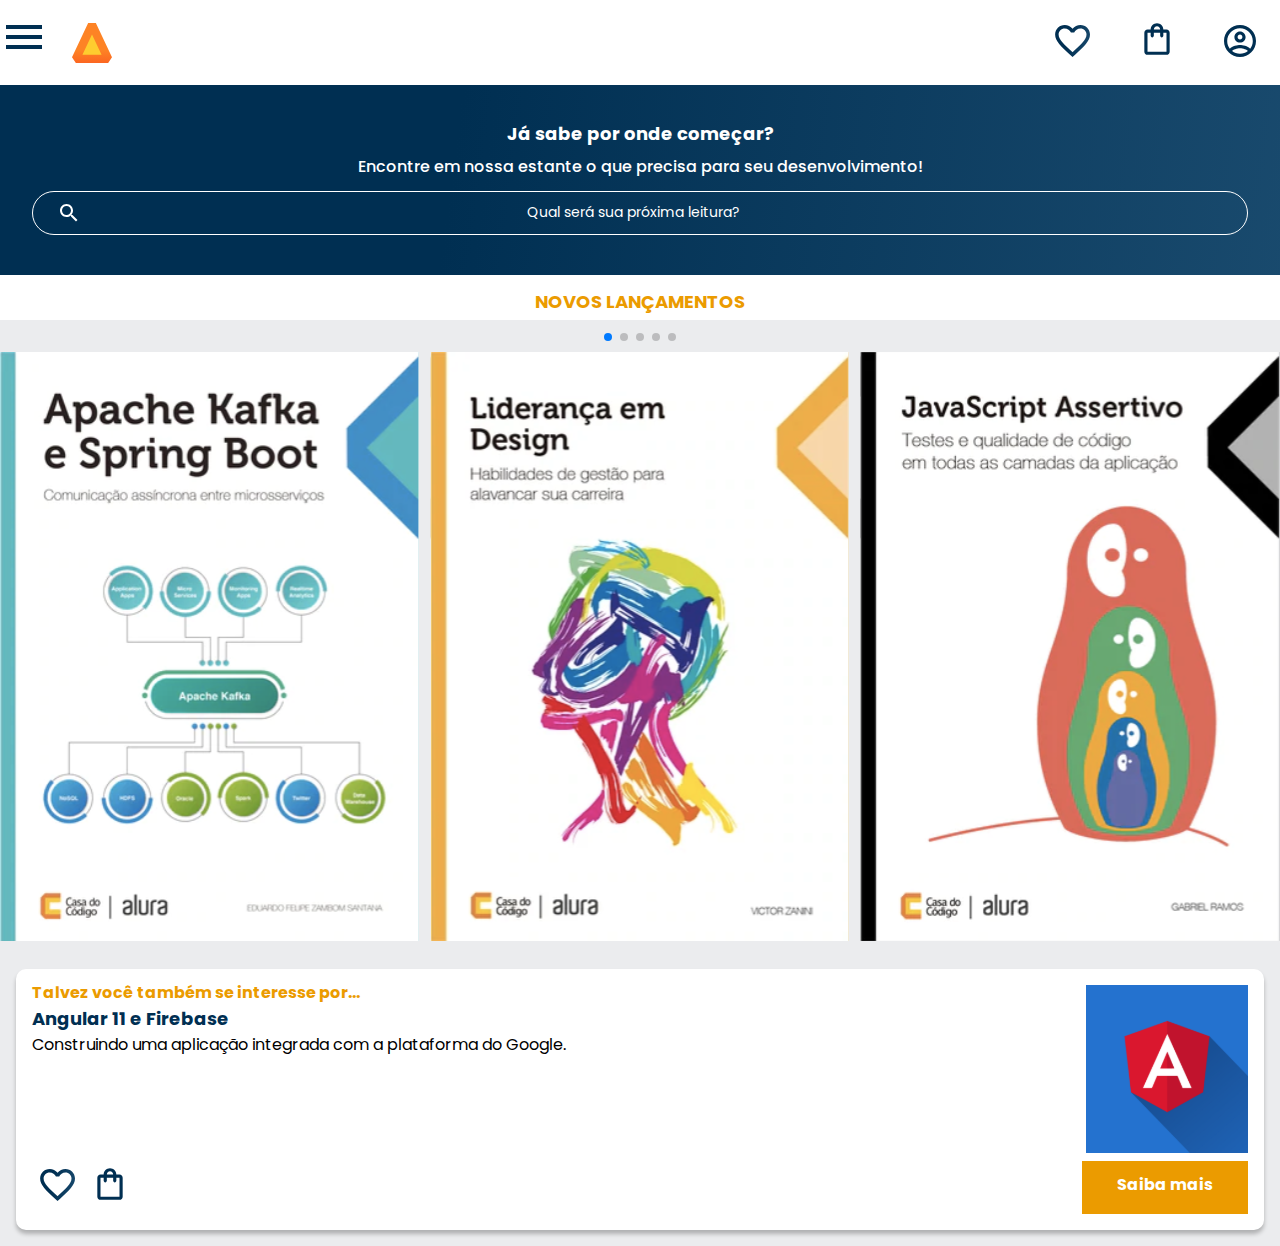
==== Prof Monica H/Mobile First/index.html @ d5cc1457 "finalizando os cards" ====
<!DOCTYPE html>
<html lang="pt-br">
<head>
    <meta charset="UTF-8">
    <meta http-equiv="X-UA-Compatible" content="IE=edge">
    <meta name="viewport" content="width=device-width, initial-scale=1.0">
    <title>AluraBooks</title>
    <link rel="stylesheet" href="reset.css">
    <link rel="preconnect" href="https://fonts.googleapis.com">
    <link rel="preconnect" href="https://fonts.gstatic.com" crossorigin>
    <link href="https://fonts.googleapis.com/css2?family=Poppins:wght@300;400;500;700&display=swap" rel="stylesheet">
    <link
    rel="stylesheet" href="https://cdn.jsdelivr.net/npm/swiper@9/swiper-bundle.min.css"/>

    <link rel="stylesheet" href="styles.css">
    
</head>
<body>
    <header class="cabeçalho">
        <div class="container">
            <input type="checkbox"id="menu" class="container__botao"> <!--  servirá para mudar a cor do botão após apertar -->
            <label for="menu">
                <span class="cabeçalho__menu-hamburguer container__imagem"></span>
            </label>
            <ul class="lista-menu">
                <li class="lista-menu__titulo">Categorias</li>
                <li class="lista-menu__item">
                    <a href="#" class="lista-menu__link">PROGRAMAÇÃO</a>
                </li>
                
                <li class="lista-menu__item">
                    <a href="#" class="lista-menu__link">FRONT-END</a>
                </li>
                    
                <li class="lista-menu__item">
                    <a href="#" class="lista-menu__link">INFRAESTRUTURA</a>
                </li>
                    
                <li class="lista-menu__item">
                    <a href="#" class="lista-menu__link">BUSINESS</a>
                </li>
                <li class="lista-menu__item">
                    <a href="#" class="lista-menu__link">DESIGN & UX</a>
                </li>
               
            </ul>
            
            <img src="img/Logo.svg" alt="Logo da AluraBooks" class="container__imagem">
        </div>
       
        <div class="container">
            <a href="#"><img src="img/Favoritos.svg" alt="Meus Favoritos" class="container__imagem"></a>
            <a href="#"><img src="img/Compras.svg" alt="Carrinho de Compras" class="container__imagem"></a>
            <a href="#"><img src="img/Usuário.svg" class="container__imagem" alt="Meu perfil"></a>
        </div>
    </header>
    <section class="banner">
        <h2 class="banner__titulo">Já sabe por onde começar?</h2>
        <p class="banner__texto">Encontre em nossa estante o que precisa para seu desenvolvimento!</p>
        <input type="search" class="banner__pesquisa" placeholder="Qual será sua próxima leitura?">
    </section>
    <section class="carrossel">
        <h2 class="carrossel__titulo">Novos lançamentos</h2>

        <div class="swiper">

        <div class="swiper-pagination"></div>

        <div class="swiper-wrapper">
            <!-- Slides -->
            <div class="swiper-slide">
                <img src="img/ApacheKafka.svg" alt="Livro sobre apache Kafka e spring boot">
            </div>
            <div class="swiper-slide">
                <img src="img/Liderança.svg" alt="Livro sobre liderança em design">
            </div>
            <div class="swiper-slide">
                <img src="img/Javascript.svg" alt="Livro sobre Javascript assertivo">
            </div>
            <div class="swiper-slide">
                <img src="img/Guia Front-end.svg" alt="Livro Guia Front-End">
            </div>
            <div class="swiper-slide">
                <img src="img/Portugol.svg" alt="Livro sobre Javascript assertivo">
            </div>
            <div class="swiper-slide">
                <img src="img/Javascript.svg" alt="Livro sobre Portugol">
            </div>
            <div class="swiper-slide">
                <img src="img/Acessibilidade.svg" alt="Livro sobre acessibilidade web">
            </div>
        </div>
            
            <!-- If we need navigation buttons -->
            <div class="swiper-button-prev"></div>
            <div class="swiper-button-next"></div>
        </div>

        <div class="card">
            <!-- 1ª Linha -->
            <div class="card__descrição">
                <!-- 1ª Coluna -->
                <div class="descrição">
                    <h3 class="descrição__titulo">Talvez você também se interesse por...</h3>
                    <h2 class="descrição__titulo-livro">Angular 11 e Firebase</h2>
                    <p class="descrição__texto">Construindo uma aplicação integrada com a plataforma do Google.</p>
                </div>
                <!-- 2ª Coluna -->
                <img src="img/angular.svg" alt="Símbolo do Angular" class="descrição__imagem">
            </div>
        

        <!-- 2ª linha -->
            <div class="card__botões">
                <!-- 1ª Coluna -->
                <ul class="botões">
                    <li class="botões__item"><img src="img/Favoritos.svg" alt="Favoritar livro"></li>
                    <li class="botões__item"><img src="img/Compras.svg" alt="Adicionar no carrinho"></li>
                </ul>
                <!-- 2ª Coluna -->
                <a href="#" class="botões__ancora">Saiba mais</a>
            </div>
        </div> 
    </section>

    <script src="https://cdn.jsdelivr.net/npm/swiper@9/swiper-bundle.min.js"></script>
    <script>
        const swiper = new Swiper('.swiper', {
        spaceBetween: 10,
        slidesPerView: 3,
        pagination: {
            el: '.swiper-pagination',
            type: 'bullets',
        },
    });
    </script>

</body>
</html>
---- Prof Monica H/Mobile First/styles.css ----
@import url(styles/header.css);
@import url(styles/banner.css);
@import url(styles/carrossel.css);

:root {
    --cor-de-fundo: #EBECEE;
    --branco: #ffffff;
    --laranja: #EB9B00;
    --azul-degrade: linear-gradient(97.54deg, #002F52 35.49%, #326589 165.37%);
    --fonte-principal: "Poppins";
    --azul: #002F52;

}
body {
    background-color: var(--cor-de-fundo);
    font-family: var(--fonte-principal);
    font-size: 16px;
    font-weight: 400;
}
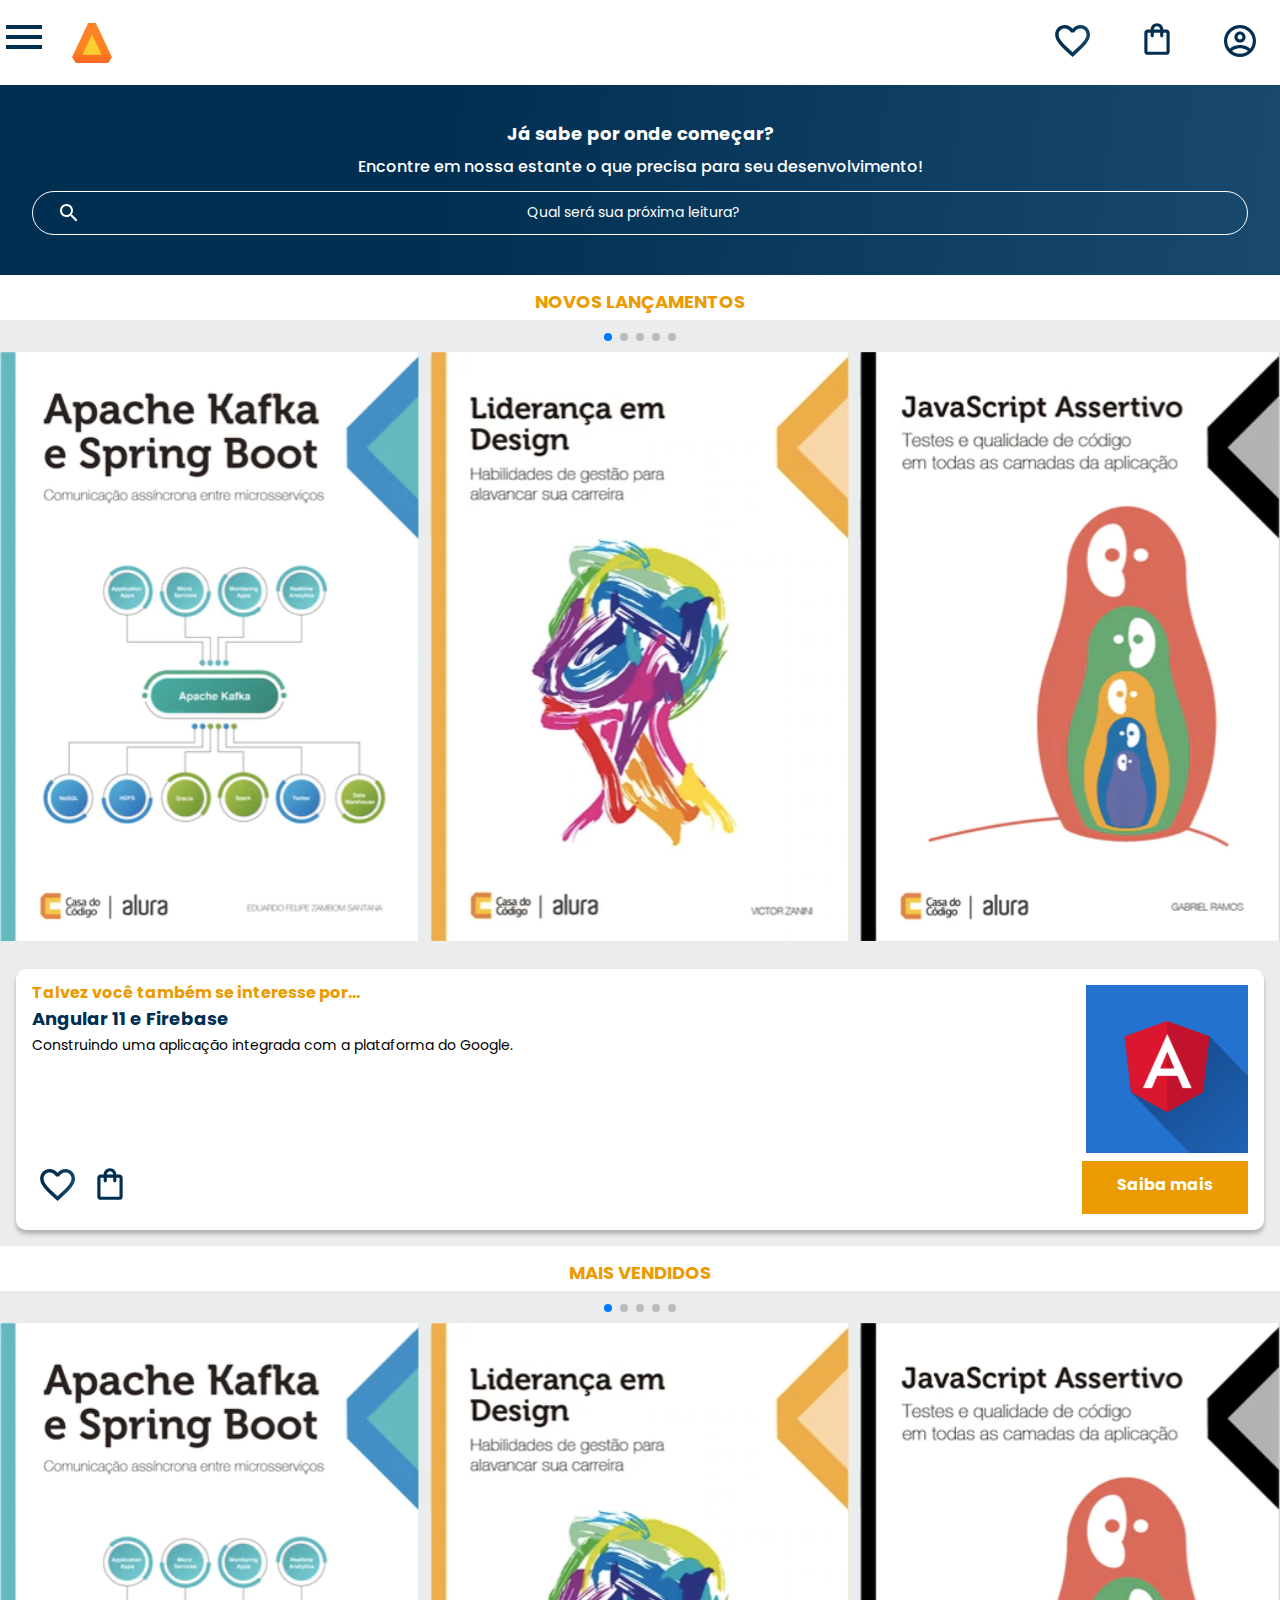
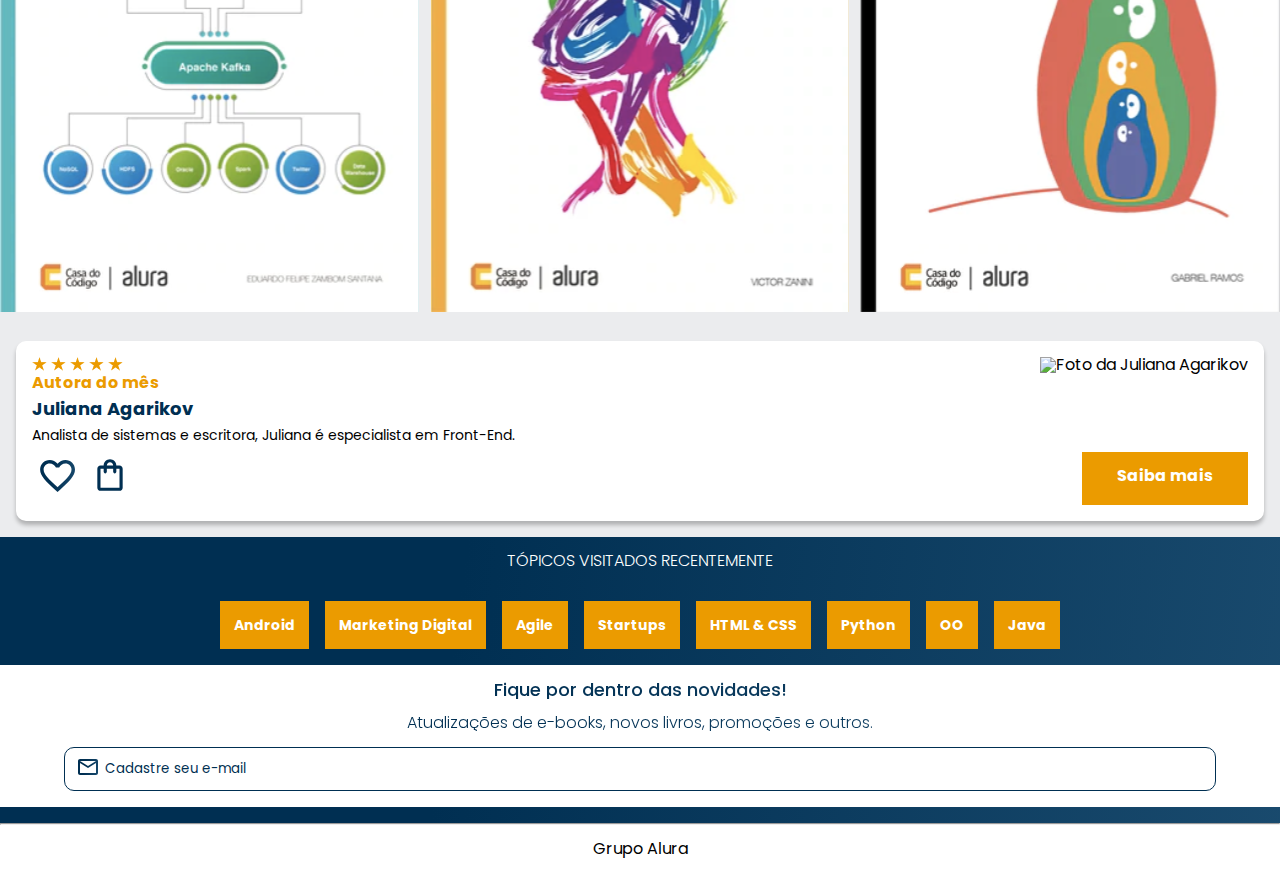
==== commit 0639dd0c: "finalizando versao mobile" ====
--- a/Prof Monica H/Mobile First/index.html
+++ b/Prof Monica H/Mobile First/index.html
@@ -11,7 +11,6 @@
     <link href="https://fonts.googleapis.com/css2?family=Poppins:wght@300;400;500;700&display=swap" rel="stylesheet">
     <link
     rel="stylesheet" href="https://cdn.jsdelivr.net/npm/swiper@9/swiper-bundle.min.css"/>
-
     <link rel="stylesheet" href="styles.css">
     
 </head>
@@ -98,31 +97,130 @@
 
         <div class="card">
             <!-- 1ª Linha -->
-            <div class="card__descrição">
-                <!-- 1ª Coluna -->
-                <div class="descrição">
-                    <h3 class="descrição__titulo">Talvez você também se interesse por...</h3>
-                    <h2 class="descrição__titulo-livro">Angular 11 e Firebase</h2>
-                    <p class="descrição__texto">Construindo uma aplicação integrada com a plataforma do Google.</p>
+            <div class="card__descricao">
+                <!-- 1ª Coluna -->
+                <div class="descricao">
+                    <h3 class="descricao__titulo">Talvez você também se interesse por...</h3>
+                    <h2 class="descricao__titulo-livro">Angular 11 e Firebase</h2>
+                    <p class="descricao__texto">Construindo uma aplicação integrada com a plataforma do Google.</p>
                 </div>
                 <!-- 2ª Coluna -->
-                <img src="img/angular.svg" alt="Símbolo do Angular" class="descrição__imagem">
+                <img src="img/angular.svg" alt="Símbolo do Angular" class="descricao__imagem">
             </div>
         
 
         <!-- 2ª linha -->
-            <div class="card__botões">
-                <!-- 1ª Coluna -->
-                <ul class="botões">
-                    <li class="botões__item"><img src="img/Favoritos.svg" alt="Favoritar livro"></li>
-                    <li class="botões__item"><img src="img/Compras.svg" alt="Adicionar no carrinho"></li>
+            <div class="card__botoes">
+                <!-- 1ª Coluna -->
+                <ul class="botoes">
+                    <li class="botoes__item"><img src="img/Favoritos.svg" alt="Favoritar livro"></li>
+                    <li class="botoes__item"><img src="img/Compras.svg" alt="Adicionar no carrinho"></li>
                 </ul>
                 <!-- 2ª Coluna -->
-                <a href="#" class="botões__ancora">Saiba mais</a>
+                <a href="#" class="botoes__ancora">Saiba mais</a>
             </div>
         </div> 
     </section>
-
+    <section class="carrossel">
+        <h2 class="carrossel__titulo">Mais vendidos</h2>
+        <div class="swiper">
+        <div class="swiper-pagination"></div>
+        <div class="swiper-wrapper">
+            <!-- Slides -->
+            <div class="swiper-slide">
+                <img src="img/ApacheKafka.svg" alt="Livro sobre apache Kafka e spring boot">
+            </div>
+            <div class="swiper-slide">
+                <img src="img/Liderança.svg" alt="Livro sobre liderança em design">
+            </div>
+            <div class="swiper-slide">
+                <img src="img/Javascript.svg" alt="Livro sobre Javascript assertivo">
+            </div>
+            <div class="swiper-slide">
+                <img src="img/Guia Front-end.svg" alt="Livro Guia Front-End">
+            </div>
+            <div class="swiper-slide">
+                <img src="img/Portugol.svg" alt="Livro sobre Javascript assertivo">
+            </div>
+            <div class="swiper-slide">
+                <img src="img/Javascript.svg" alt="Livro sobre Portugol">
+            </div>
+            <div class="swiper-slide">
+                <img src="img/Acessibilidade.svg" alt="Livro sobre acessibilidade web">
+            </div>
+        </div>
+            
+            <!-- If we need navigation buttons -->
+            <div class="swiper-button-prev"></div>
+            <div class="swiper-button-next"></div>
+        </div>
+
+        <div class="card">
+            <!-- 1ª Linha -->
+            <div class="card__descricao">
+                <!-- 1ª Coluna -->
+                <div class="descricao">
+                    <img src="img/Estrelinhas.png" alt="">
+                    <h3 class="descricao__titulo">Autora do mês</h3>
+                    <h2 class="descricao__titulo-livro">Juliana Agarikov</h2>
+                    <p class="descricao__texto">Analista de sistemas e escritora, Juliana é especialista em Front-End.</p>
+                </div>
+                <!-- 2ª Coluna -->
+                <img src="img/juliana.svg" alt="Foto da Juliana Agarikov" class="descricao__imagem">
+            </div>
+        
+
+        <!-- 2ª linha -->
+            <div class="card__botoes">
+                <!-- 1ª Coluna -->
+                <ul class="botoes">
+                    <li class="botoes__item"><img src="img/Favoritos.svg" alt="Favoritar livro"></li>
+                    <li class="botoes__item"><img src="img/Compras.svg" alt="Adicionar no carrinho"></li>
+                </ul>
+                <!-- 2ª Coluna -->
+                <a href="#" class="botoes__ancora">Saiba mais</a>
+            </div>
+        </div> 
+    </section>
+    <section class="topicos">
+        <h2 class="topicos__titulo">TÓPICOS VISITADOS RECENTEMENTE</h2>
+        <ul class="topicos__lista">
+            <li class="topicos__item">
+                <a href="#" class="topicos__link">Android</a>
+            </li>
+            <li class="topicos__item">
+                <a href="#" class="topicos__link">Marketing Digital</a>
+            </li> 
+            <li class="topicos__item">
+                <a href="#" class="topicos__link">Agile</a>
+            </li> 
+            <li class="topicos__item">
+                <a href="#" class="topicos__link">Startups</a>
+            </li> 
+            <li class="topicos__item">
+                <a href="#" class="topicos__link">HTML & CSS</a>
+            </li>
+            <li class="topicos__item">
+                <a href="#" class="topicos__link">Python</a>
+            </li>
+            <li class="topicos__item">
+                <a href="#" class="topicos__link">OO</a>
+            </li>
+            <li class="topicos__item">
+                <a href="#" class="topicos__link">Java</a>
+            </li>
+        </ul>
+        <section class="contato">
+            <h2 class="contato__titulo">Fique por dentro das novidades!</h2>
+            <p class="contato__texto">Atualizações de e-books, novos livros, promoções e outros.</p>
+            <input type="email" name="" id="" placeholder="Cadastre seu e-mail" class="contato__email">
+        </section>
+    </section>
+    <hr/> <!-- serve para quebrar. cria uma linha -->
+    <footer class="rodape">
+        <h2 class="rodape__titulo">Grupo Alura</h2>
+    </footer>
+    <footer></footer>
     <script src="https://cdn.jsdelivr.net/npm/swiper@9/swiper-bundle.min.js"></script>
     <script>
         const swiper = new Swiper('.swiper', {
--- a/Prof Monica H/Mobile First/styles.css
+++ b/Prof Monica H/Mobile First/styles.css
@@ -1,6 +1,9 @@
 @import url(styles/header.css);
 @import url(styles/banner.css);
 @import url(styles/carrossel.css);
+@import url(styles/topicos.css);
+@import url(styles/contato.css);
+@import url(styles/rodape.css);
 
 :root {
     --cor-de-fundo: #EBECEE;
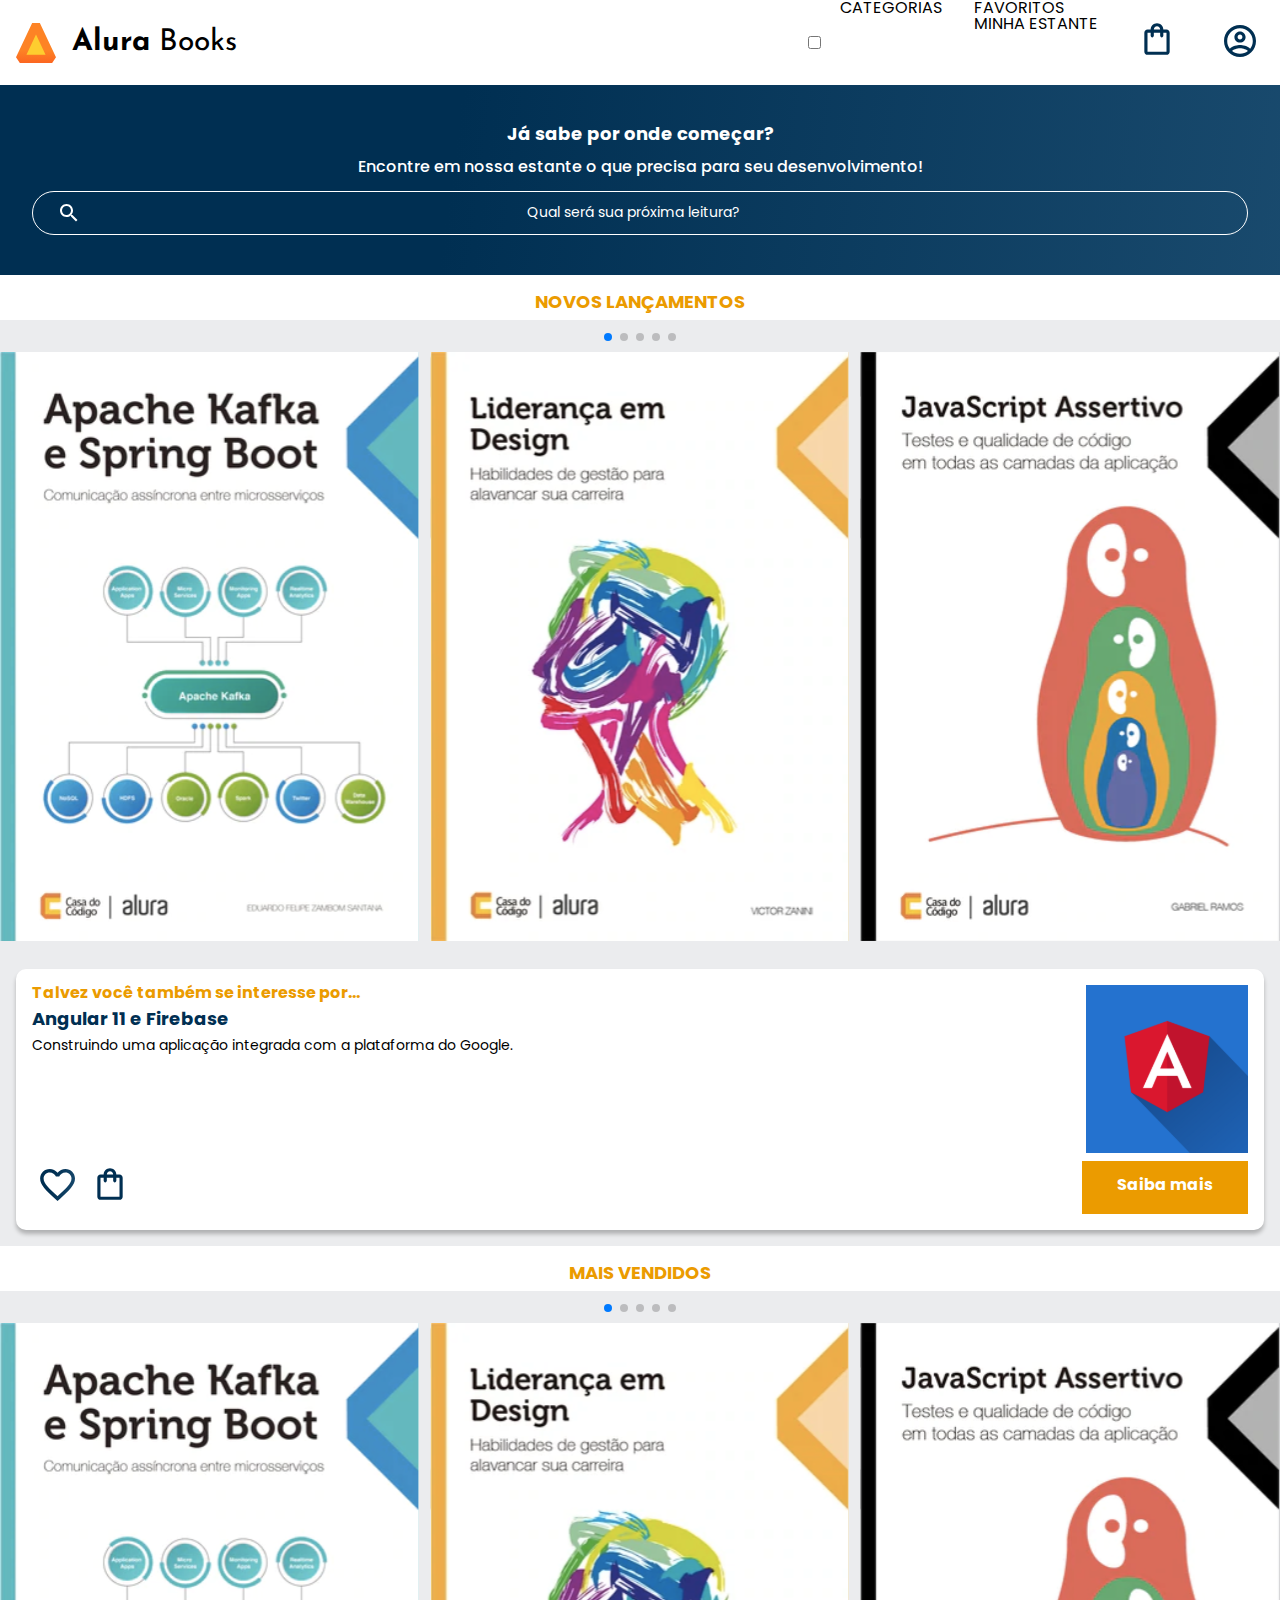
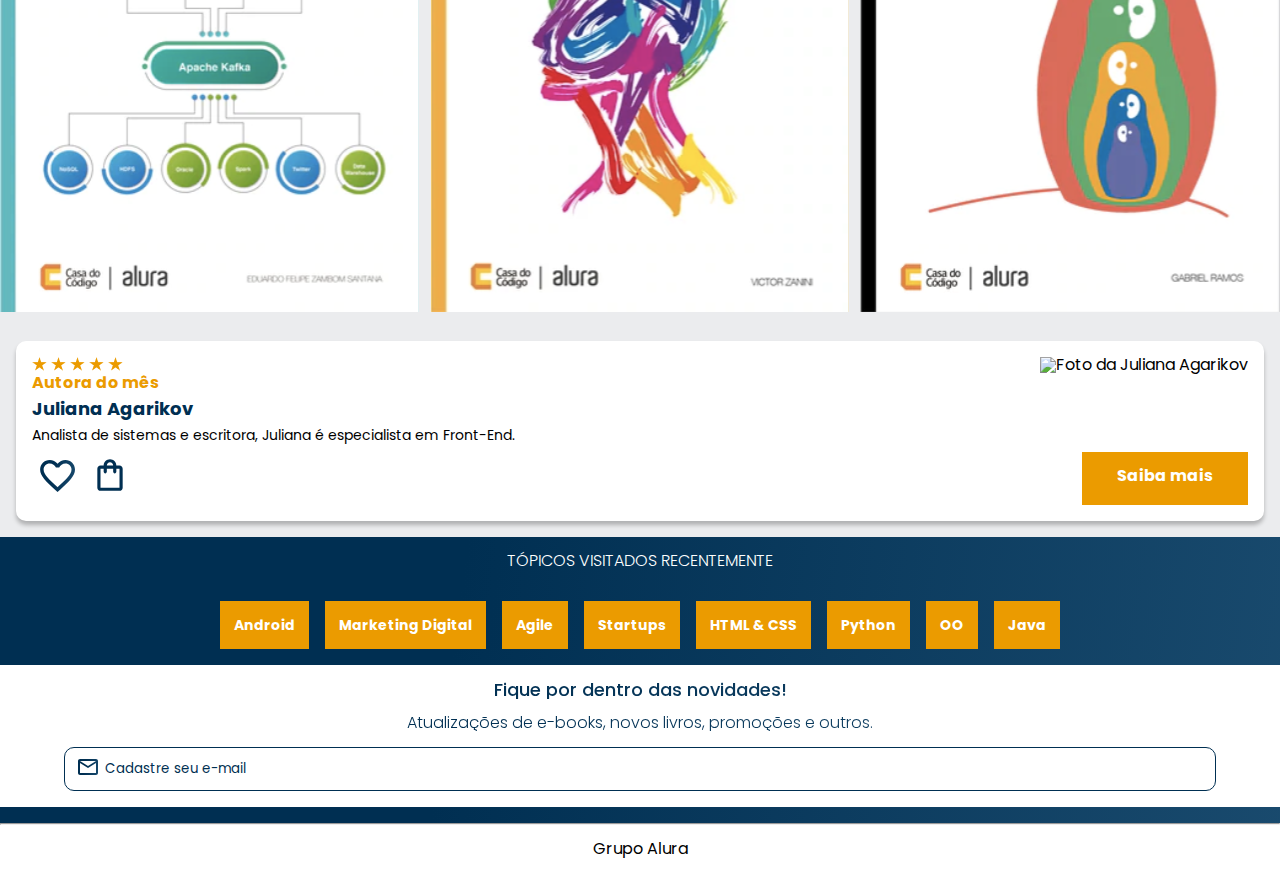
==== commit d161c536: "atualizando" ====
--- a/Prof Monica H/Mobile First/index.html
+++ b/Prof Monica H/Mobile First/index.html
@@ -11,15 +11,17 @@
     <link href="https://fonts.googleapis.com/css2?family=Poppins:wght@300;400;500;700&display=swap" rel="stylesheet">
     <link
     rel="stylesheet" href="https://cdn.jsdelivr.net/npm/swiper@9/swiper-bundle.min.css"/>
+    <link href="https://fonts.googleapis.com/css2?family=Josefin+Sans:wght@400;700&family=Poppins:wght@300;400;500;700&display=swap" rel="stylesheet">
+
     <link rel="stylesheet" href="styles.css">
     
 </head>
 <body>
-    <header class="cabeçalho">
+    <header class="cabecalho">
         <div class="container">
             <input type="checkbox"id="menu" class="container__botao"> <!--  servirá para mudar a cor do botão após apertar -->
             <label for="menu">
-                <span class="cabeçalho__menu-hamburguer container__imagem"></span>
+                <span class="cabecalho__menu-hamburguer container__imagem"></span>
             </label>
             <ul class="lista-menu">
                 <li class="lista-menu__titulo">Categorias</li>
@@ -40,18 +42,48 @@
                 </li>
                 <li class="lista-menu__item">
                     <a href="#" class="lista-menu__link">DESIGN & UX</a>
-                </li>
-               
+                </li>               
             </ul>
-            
             <img src="img/Logo.svg" alt="Logo da AluraBooks" class="container__imagem">
-        </div>
+            <h1 class="container__titulo"> <b class="container__titulo--negrito">Alura</b> Books</h1>
+        </div>
+
+        <ul class="opcoes">
+            <input type="checkbox" id="opcoes-menu" class="opcoes__botao">
+            <label for="opcoes-menu">
+                <li class="opcoes__item">Categorias</li>
+            </label>
+            <ul>
+                <ul class="lista-menu">
+                    <li class="lista-menu__titulo">Categorias</li>
+                    <li class="lista-menu__item">
+                        <a href="#" class="lista-menu__link">Programação</a>
+                    </li>
+                    <li class="lista-menu__item">
+                        <a href="#" class="lista-menu__link">Front-end</a>
+                    </li>
+                    <li class="lista-menu__item">
+                        <a href="#" class="lista-menu__link">Infraestrutura</a>
+                    </li>
+                    <li class="lista-menu__item">
+                        <a href="#" class="lista-menu__link">Business</a>
+                    </li>
+                    <li class="lista-menu__item">
+                        <a href="#" class="lista-menu__link">Design & UX</a>
+                    </li>
+                </ul>
+
+                <li class="opcoes__item"><a href="#" class="opcoes__link">Favoritos</a></li>
+                <li class="opcoes__item"><a href="#" class="opcoes__link">Minha estante</a></li>
+                
+            </ul>
        
         <div class="container">
-            <a href="#"><img src="img/Favoritos.svg" alt="Meus Favoritos" class="container__imagem"></a>
+            <a href="#"><img src="img/Favoritos.svg" alt="Meus Favoritos" class="container__imagem container__imagem-transparente"></a>
             <a href="#"><img src="img/Compras.svg" alt="Carrinho de Compras" class="container__imagem"></a>
             <a href="#"><img src="img/Usuário.svg" class="container__imagem" alt="Meu perfil"></a>
         </div>
+
     </header>
     <section class="banner">
         <h2 class="banner__titulo">Já sabe por onde começar?</h2>
--- a/Prof Monica H/Mobile First/styles.css
+++ b/Prof Monica H/Mobile First/styles.css
@@ -10,9 +10,11 @@
     --branco: #ffffff;
     --laranja: #EB9B00;
     --azul-degrade: linear-gradient(97.54deg, #002F52 35.49%, #326589 165.37%);
+    --azul: #002F52;
+    --preto: black;
     --fonte-principal: "Poppins";
-    --azul: #002F52;
-
+    --fonte-secundario: "Josefin Sans";
+    
 }
 body {
     background-color: var(--cor-de-fundo);
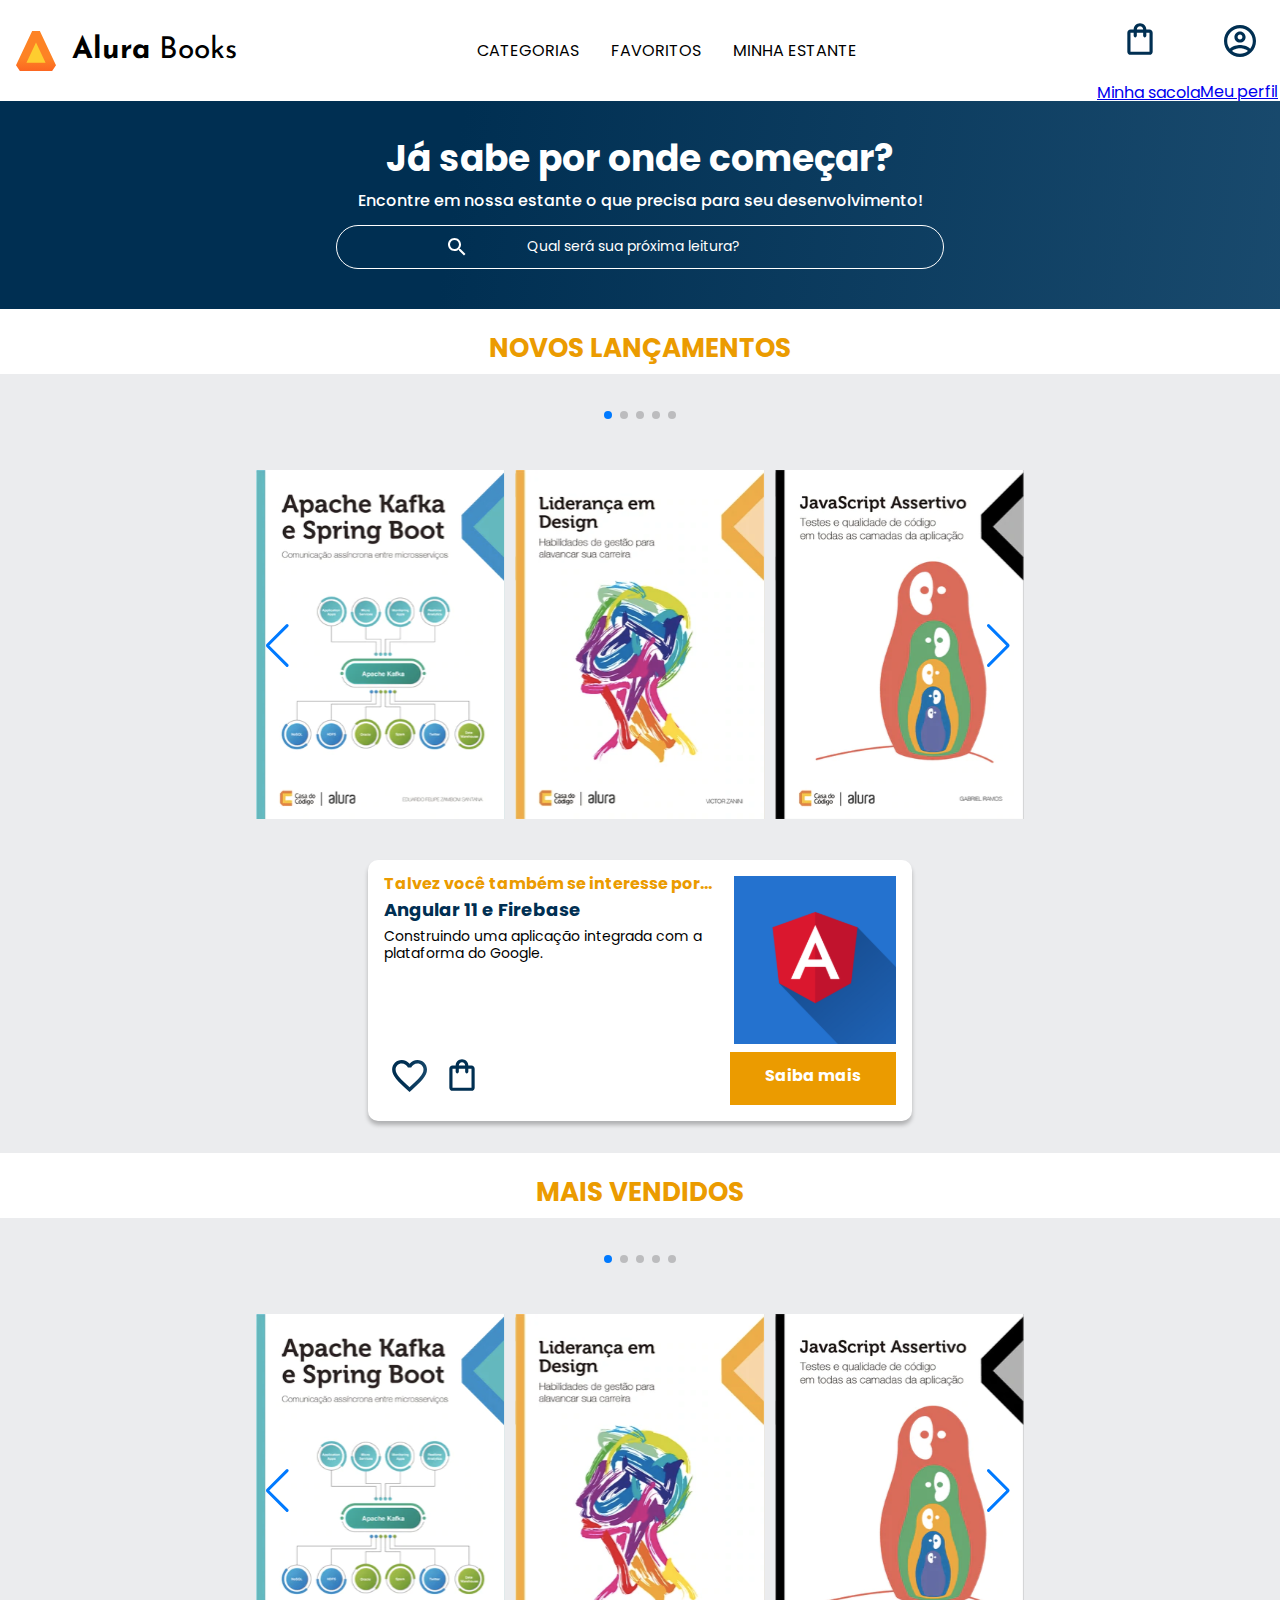
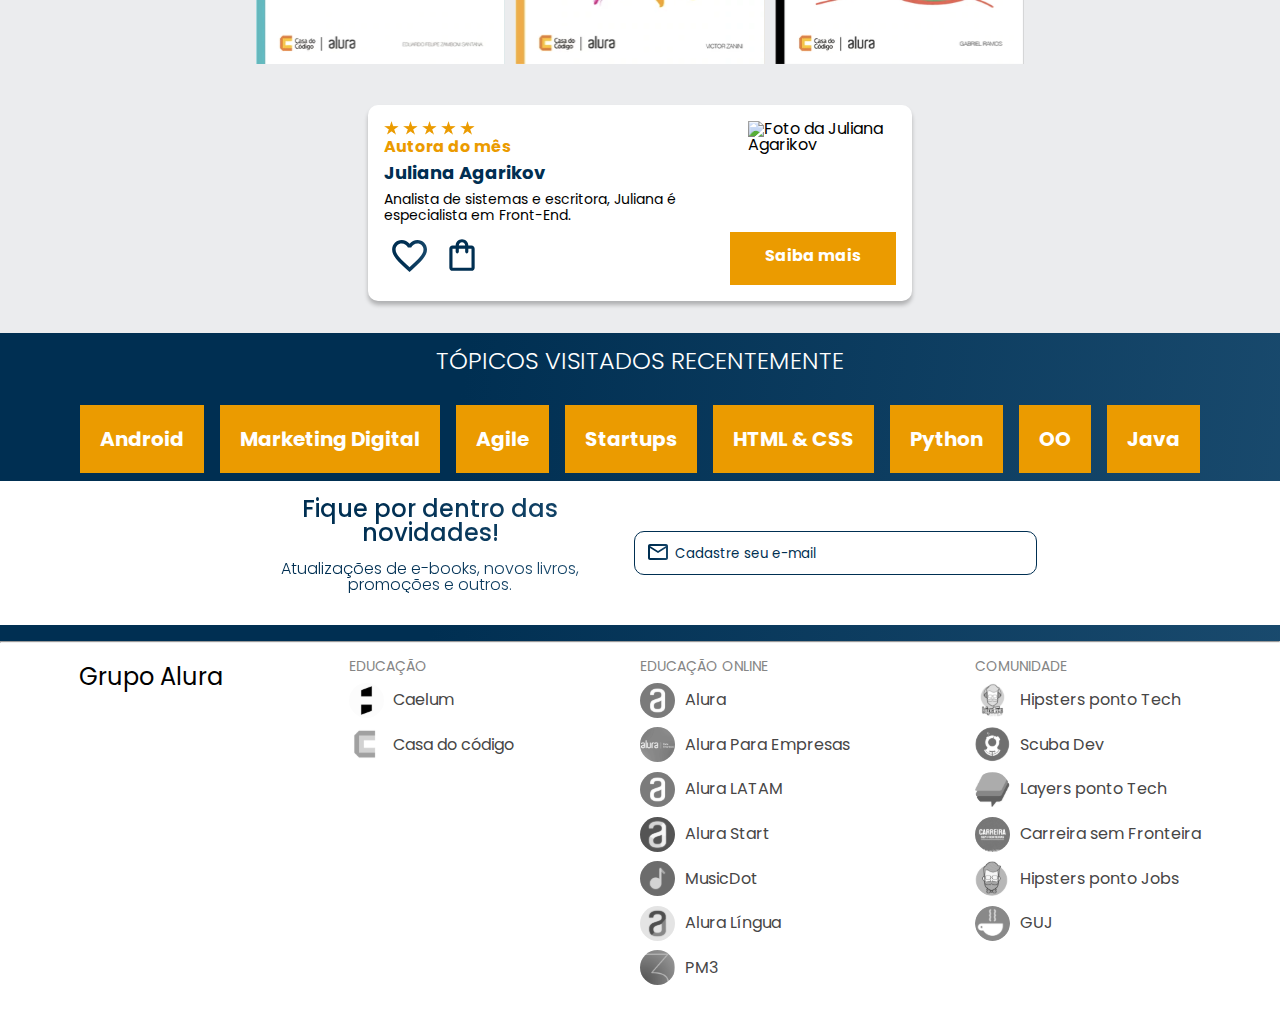
==== commit aeeb008b: "finalizando o media query tablet" ====
--- a/Prof Monica H/Mobile First/index.html
+++ b/Prof Monica H/Mobile First/index.html
@@ -1,5 +1,6 @@
 <!DOCTYPE html>
 <html lang="pt-br">
+
 <head>
     <meta charset="UTF-8">
     <meta http-equiv="X-UA-Compatible" content="IE=edge">
@@ -9,40 +10,30 @@
     <link rel="preconnect" href="https://fonts.googleapis.com">
     <link rel="preconnect" href="https://fonts.gstatic.com" crossorigin>
     <link href="https://fonts.googleapis.com/css2?family=Poppins:wght@300;400;500;700&display=swap" rel="stylesheet">
+    <link rel="stylesheet" href="https://cdn.jsdelivr.net/npm/swiper@9/swiper-bundle.min.css" />
     <link
-    rel="stylesheet" href="https://cdn.jsdelivr.net/npm/swiper@9/swiper-bundle.min.css"/>
-    <link href="https://fonts.googleapis.com/css2?family=Josefin+Sans:wght@400;700&family=Poppins:wght@300;400;500;700&display=swap" rel="stylesheet">
+        href="https://fonts.googleapis.com/css2?family=Josefin+Sans:wght@400;700&family=Poppins:wght@300;400;500;700&display=swap"
+        rel="stylesheet">
 
     <link rel="stylesheet" href="styles.css">
-    
+
 </head>
+
 <body>
     <header class="cabecalho">
         <div class="container">
-            <input type="checkbox"id="menu" class="container__botao"> <!--  servirá para mudar a cor do botão após apertar -->
+            <input type="checkbox" id="menu" class="container__botao">
+            <!--  servirá para mudar a cor do botão após apertar -->
             <label for="menu">
                 <span class="cabecalho__menu-hamburguer container__imagem"></span>
             </label>
             <ul class="lista-menu">
                 <li class="lista-menu__titulo">Categorias</li>
-                <li class="lista-menu__item">
-                    <a href="#" class="lista-menu__link">PROGRAMAÇÃO</a>
-                </li>
-                
-                <li class="lista-menu__item">
-                    <a href="#" class="lista-menu__link">FRONT-END</a>
-                </li>
-                    
-                <li class="lista-menu__item">
-                    <a href="#" class="lista-menu__link">INFRAESTRUTURA</a>
-                </li>
-                    
-                <li class="lista-menu__item">
-                    <a href="#" class="lista-menu__link">BUSINESS</a>
-                </li>
-                <li class="lista-menu__item">
-                    <a href="#" class="lista-menu__link">DESIGN & UX</a>
-                </li>               
+                <li class="lista-menu__item"><a href="#" class="lista-menu__link">PROGRAMAÇÃO</a></li>
+                <li class="lista-menu__item"><a href="#" class="lista-menu__link">FRONT-END</a></li>
+                <li class="lista-menu__item"><a href="#" class="lista-menu__link">INFRAESTRUTURA</a></li>
+                <li class="lista-menu__item"><a href="#" class="lista-menu__link">BUSINESS</a></li>
+                <li class="lista-menu__item"><a href="#" class="lista-menu__link">DESIGN & UX</a></li>
             </ul>
             <img src="img/Logo.svg" alt="Logo da AluraBooks" class="container__imagem">
             <h1 class="container__titulo"> <b class="container__titulo--negrito">Alura</b> Books</h1>
@@ -53,38 +44,34 @@
             <label for="opcoes-menu">
                 <li class="opcoes__item">Categorias</li>
             </label>
-            <ul>
-                <ul class="lista-menu">
-                    <li class="lista-menu__titulo">Categorias</li>
-                    <li class="lista-menu__item">
-                        <a href="#" class="lista-menu__link">Programação</a>
-                    </li>
-                    <li class="lista-menu__item">
-                        <a href="#" class="lista-menu__link">Front-end</a>
-                    </li>
-                    <li class="lista-menu__item">
-                        <a href="#" class="lista-menu__link">Infraestrutura</a>
-                    </li>
-                    <li class="lista-menu__item">
-                        <a href="#" class="lista-menu__link">Business</a>
-                    </li>
-                    <li class="lista-menu__item">
-                        <a href="#" class="lista-menu__link">Design & UX</a>
-                    </li>
-                </ul>
-
-                <li class="opcoes__item"><a href="#" class="opcoes__link">Favoritos</a></li>
-                <li class="opcoes__item"><a href="#" class="opcoes__link">Minha estante</a></li>
-                
+            <ul class="lista-menu">
+                <li class="lista-menu__item"><a href="#" class="lista-menu__link">Programação</a></li>
+                <li class="lista-menu__item"><a href="#" class="lista-menu__link">Front-end</a></li>
+                <li class="lista-menu__item"><a href="#" class="lista-menu__link">Infraestrutura</a></li>
+                <li class="lista-menu__item"><a href="#" class="lista-menu__link">Business</a></li>
+                <li class="lista-menu__item"><a href="#" class="lista-menu__link">Design & UX</a></li>
             </ul>
-       
+
+            <li class="opcoes__item"><a href="#" class="opcoes__link">Favoritos</a></li>
+            <li class="opcoes__item"><a href="#" class="opcoes__link">Minha estante</a></li>
+        </ul>
+
         <div class="container">
-            <a href="#"><img src="img/Favoritos.svg" alt="Meus Favoritos" class="container__imagem container__imagem-transparente"></a>
-            <a href="#"><img src="img/Compras.svg" alt="Carrinho de Compras" class="container__imagem"></a>
-            <a href="#"><img src="img/Usuário.svg" class="container__imagem" alt="Meu perfil"></a>
+            <a href="#">
+                <img src="img/Favoritos.svg" alt="Meus Favoritos" class="container__imagem container__imagem-transparente">
+            </a>
+            <a href="#">
+                <img src="img/Compras.svg" alt="Carrinho de Compras" class="container__imagem">
+                <p class="container__texto">Minha sacola</p>
+            </a>
+            <a href="#">
+                <img src="img/Usuário.svg" class="container__imagem" alt="Meu perfil">
+                <p class="container__texto">Meu perfil</p>
+            </a>
         </div>
 
     </header>
+
     <section class="banner">
         <h2 class="banner__titulo">Já sabe por onde começar?</h2>
         <p class="banner__texto">Encontre em nossa estante o que precisa para seu desenvolvimento!</p>
@@ -95,33 +82,19 @@
 
         <div class="swiper">
 
-        <div class="swiper-pagination"></div>
-
-        <div class="swiper-wrapper">
-            <!-- Slides -->
-            <div class="swiper-slide">
-                <img src="img/ApacheKafka.svg" alt="Livro sobre apache Kafka e spring boot">
-            </div>
-            <div class="swiper-slide">
-                <img src="img/Liderança.svg" alt="Livro sobre liderança em design">
-            </div>
-            <div class="swiper-slide">
-                <img src="img/Javascript.svg" alt="Livro sobre Javascript assertivo">
-            </div>
-            <div class="swiper-slide">
-                <img src="img/Guia Front-end.svg" alt="Livro Guia Front-End">
-            </div>
-            <div class="swiper-slide">
-                <img src="img/Portugol.svg" alt="Livro sobre Javascript assertivo">
-            </div>
-            <div class="swiper-slide">
-                <img src="img/Javascript.svg" alt="Livro sobre Portugol">
-            </div>
-            <div class="swiper-slide">
-                <img src="img/Acessibilidade.svg" alt="Livro sobre acessibilidade web">
-            </div>
-        </div>
-            
+            <div class="swiper-pagination"></div>
+
+            <div class="swiper-wrapper">
+                <!-- Slides -->
+                <div class="swiper-slide"><img src="img/ApacheKafka.svg" alt="Livro sobre apache Kafka e spring boot"></div>
+                <div class="swiper-slide"><img src="img/Liderança.svg" alt="Livro sobre liderança em design"></div>
+                <div class="swiper-slide"> <img src="img/Javascript.svg" alt="Livro sobre Javascript assertivo"></div>
+                <div class="swiper-slide"><img src="img/Guia Front-end.svg" alt="Livro Guia Front-End"></div>
+                <div class="swiper-slide"><img src="img/Portugol.svg" alt="Livro sobre Javascript assertivo"></div>
+                <div class="swiper-slide"><img src="img/Javascript.svg" alt="Livro sobre Portugol"></div>
+                <div class="swiper-slide"><img src="img/Acessibilidade.svg" alt="Livro sobre acessibilidade web"></div>
+            </div>
+
             <!-- If we need navigation buttons -->
             <div class="swiper-button-prev"></div>
             <div class="swiper-button-next"></div>
@@ -139,9 +112,7 @@
                 <!-- 2ª Coluna -->
                 <img src="img/angular.svg" alt="Símbolo do Angular" class="descricao__imagem">
             </div>
-        
-
-        <!-- 2ª linha -->
+            <!-- 2ª linha -->
             <div class="card__botoes">
                 <!-- 1ª Coluna -->
                 <ul class="botoes">
@@ -151,37 +122,23 @@
                 <!-- 2ª Coluna -->
                 <a href="#" class="botoes__ancora">Saiba mais</a>
             </div>
-        </div> 
+        </div>
     </section>
     <section class="carrossel">
         <h2 class="carrossel__titulo">Mais vendidos</h2>
         <div class="swiper">
-        <div class="swiper-pagination"></div>
-        <div class="swiper-wrapper">
-            <!-- Slides -->
-            <div class="swiper-slide">
-                <img src="img/ApacheKafka.svg" alt="Livro sobre apache Kafka e spring boot">
-            </div>
-            <div class="swiper-slide">
-                <img src="img/Liderança.svg" alt="Livro sobre liderança em design">
-            </div>
-            <div class="swiper-slide">
-                <img src="img/Javascript.svg" alt="Livro sobre Javascript assertivo">
-            </div>
-            <div class="swiper-slide">
-                <img src="img/Guia Front-end.svg" alt="Livro Guia Front-End">
-            </div>
-            <div class="swiper-slide">
-                <img src="img/Portugol.svg" alt="Livro sobre Javascript assertivo">
-            </div>
-            <div class="swiper-slide">
-                <img src="img/Javascript.svg" alt="Livro sobre Portugol">
-            </div>
-            <div class="swiper-slide">
-                <img src="img/Acessibilidade.svg" alt="Livro sobre acessibilidade web">
-            </div>
-        </div>
-            
+            <div class="swiper-pagination"></div>
+            <div class="swiper-wrapper">
+                <!-- Slides -->
+                <div class="swiper-slide"><img src="img/ApacheKafka.svg" alt="Livro sobre apache Kafka e spring boot"></div>
+                <div class="swiper-slide"><img src="img/Liderança.svg" alt="Livro sobre liderança em design"></div>
+                <div class="swiper-slide"><img src="img/Javascript.svg" alt="Livro sobre Javascript assertivo"></div>
+                <div class="swiper-slide"><img src="img/Guia Front-end.svg" alt="Livro Guia Front-End"></div>
+                <div class="swiper-slide"><img src="img/Portugol.svg" alt="Livro sobre Javascript assertivo"></div>
+                <div class="swiper-slide"><img src="img/Javascript.svg" alt="Livro sobre Portugol"></div>
+                <div class="swiper-slide"><img src="img/Acessibilidade.svg" alt="Livro sobre acessibilidade web"></div>
+            </div>
+
             <!-- If we need navigation buttons -->
             <div class="swiper-button-prev"></div>
             <div class="swiper-button-next"></div>
@@ -195,14 +152,15 @@
                     <img src="img/Estrelinhas.png" alt="">
                     <h3 class="descricao__titulo">Autora do mês</h3>
                     <h2 class="descricao__titulo-livro">Juliana Agarikov</h2>
-                    <p class="descricao__texto">Analista de sistemas e escritora, Juliana é especialista em Front-End.</p>
+                    <p class="descricao__texto">Analista de sistemas e escritora, Juliana é especialista em Front-End.
+                    </p>
                 </div>
                 <!-- 2ª Coluna -->
                 <img src="img/juliana.svg" alt="Foto da Juliana Agarikov" class="descricao__imagem">
             </div>
-        
-
-        <!-- 2ª linha -->
+
+
+            <!-- 2ª linha -->
             <div class="card__botoes">
                 <!-- 1ª Coluna -->
                 <ul class="botoes">
@@ -212,58 +170,135 @@
                 <!-- 2ª Coluna -->
                 <a href="#" class="botoes__ancora">Saiba mais</a>
             </div>
-        </div> 
+        </div>
     </section>
     <section class="topicos">
         <h2 class="topicos__titulo">TÓPICOS VISITADOS RECENTEMENTE</h2>
         <ul class="topicos__lista">
-            <li class="topicos__item">
-                <a href="#" class="topicos__link">Android</a>
-            </li>
-            <li class="topicos__item">
-                <a href="#" class="topicos__link">Marketing Digital</a>
-            </li> 
-            <li class="topicos__item">
-                <a href="#" class="topicos__link">Agile</a>
-            </li> 
-            <li class="topicos__item">
-                <a href="#" class="topicos__link">Startups</a>
-            </li> 
-            <li class="topicos__item">
-                <a href="#" class="topicos__link">HTML & CSS</a>
-            </li>
-            <li class="topicos__item">
-                <a href="#" class="topicos__link">Python</a>
-            </li>
-            <li class="topicos__item">
-                <a href="#" class="topicos__link">OO</a>
-            </li>
-            <li class="topicos__item">
-                <a href="#" class="topicos__link">Java</a>
-            </li>
+            <li class="topicos__item"><a href="#" class="topicos__link">Android</a></li>
+            <li class="topicos__item"><a href="#" class="topicos__link">Marketing Digital</a></li>
+            <li class="topicos__item"><a href="#" class="topicos__link">Agile</a></li>
+            <li class="topicos__item"><a href="#" class="topicos__link">Startups</a></li>
+            <li class="topicos__item"><a href="#" class="topicos__link">HTML & CSS</a></li>
+            <li class="topicos__item"><a href="#" class="topicos__link">Python</a></li>
+            <li class="topicos__item"><a href="#" class="topicos__link">OO</a></li>
+            <li class="topicos__item"><a href="#" class="topicos__link">Java</a></li>
         </ul>
         <section class="contato">
+            <div class="contato__descricao">
             <h2 class="contato__titulo">Fique por dentro das novidades!</h2>
             <p class="contato__texto">Atualizações de e-books, novos livros, promoções e outros.</p>
+            </div>
             <input type="email" name="" id="" placeholder="Cadastre seu e-mail" class="contato__email">
         </section>
     </section>
-    <hr/> <!-- serve para quebrar. cria uma linha -->
+
+    <hr /> <!-- serve para quebrar. cria uma linha -->
+
     <footer class="rodape">
         <h2 class="rodape__titulo">Grupo Alura</h2>
+
+        <!-- Primeira coluna rodapé -->
+            <ul class="lista-rodape">
+                <li class="lista-rodape__titulo">Educação</li>
+
+                <li class="lista-rodape__item">
+                    <img src="img/Caelum.svg" alt="Logo da Caelum">
+                    <a href="#" class="lista-rodape__link">Caelum</a>
+                </li>
+
+                <li class="lista-rodape__item">
+                    <img src="img/CasaDoCodigo.svg" alt="Logo da Casa do código">
+                    <a href="#" class="lista-rodape__link">Casa do código</a>
+                </li>
+            </ul>
+        <!-- Segunda coluna rodapé -->
+            <ul class="lista-rodape">
+                <li class="lista-rodape__titulo">Educação Online</li>
+                <li class="lista-rodape__item">
+                    <img src="img/Alura.svg" alt="Logo da Alura">
+                    <a href="#" class="lista-rodape__link">Alura</a>
+                </li>
+
+                <li class="lista-rodape__item">
+                    <img src="img/AluraEmpresas.svg" alt="Logo da Alura Para Empresas">
+                    <a href="#" class="lista-rodape__link">Alura Para Empresas</a>
+                </li>
+
+                <li class="lista-rodape__item">
+                    <img src="img/AluraLatam.svg" alt="Logo da Alura Latam">
+                    <a href="#" class="lista-rodape__link">Alura LATAM</a>
+                </li>
+            
+                <li class="lista-rodape__item">
+                    <img src="img/AluraStart.svg" alt="Logo da Alura Start">
+                    <a href="#" class="lista-rodape__link">Alura Start</a>
+                </li>
+            
+                <li class="lista-rodape__item">
+                    <img src="img/MusicDot.svg" alt="Logo do MusicDot">
+                    <a href="#" class="lista-rodape__link">MusicDot</a>
+                </li>
+            
+                <li class="lista-rodape__item">
+                    <img src="img/AluraLingua.svg" alt="Logo da Alura Língua">
+                    <a href="#" class="lista-rodape__link">Alura Língua</a>
+                </li>
+            
+                <li class="lista-rodape__item">
+                    <img src="img/PM3.svg" alt="Logo da PM3">
+                    <a href="#" class="lista-rodape__link">PM3</a>
+                </li>
+            </ul>
+                <!-- Terceira coluna rodapé -->
+            <ul class="lista-rodape">
+                <li class="lista-rodape__titulo">Comunidade</li>
+                <li class="lista-rodape__item">
+                    <img src="img/HipstersTech.svg" alt="Logo da Hipsters ponto Tech">
+                    <a href="#" class="lista-rodape__link">Hipsters ponto Tech</a>
+                </li>
+
+                <li class="lista-rodape__item">
+                    <img src="img/Scuba.svg" alt="Logo da Scuba Dev">
+                    <a href="#" class="lista-rodape__link">Scuba Dev</a>
+                </li>
+
+                <li class="lista-rodape__item">
+                    <img src="img/Layers.svg" alt="Logo da Layers ponto Tech">
+                    <a href="#" class="lista-rodape__link">Layers ponto Tech</a>
+                </li>
+            
+                <li class="lista-rodape__item">
+                    <img src="img/CarreiraSemFronteira.svg" alt="Logo da Carreira sem Fronteira">
+                    <a href="#" class="lista-rodape__link">Carreira sem Fronteira</a>
+                </li>
+            
+                <li class="lista-rodape__item">
+                    <img src="img/HipstersJobs.svg" alt="Logo do Hipsters ponto Jobs">
+                    <a href="#" class="lista-rodape__link">Hipsters ponto Jobs</a>
+                </li>
+            
+                <li class="lista-rodape__item">
+                    <img src="img/GUJ.svg" alt="Logo da GUJ">
+                    <a href="#" class="lista-rodape__link">GUJ</a>
+                </li>
+            
+            
+        </ul>
     </footer>
     <footer></footer>
     <script src="https://cdn.jsdelivr.net/npm/swiper@9/swiper-bundle.min.js"></script>
     <script>
         const swiper = new Swiper('.swiper', {
-        spaceBetween: 10,
-        slidesPerView: 3,
-        pagination: {
-            el: '.swiper-pagination',
-            type: 'bullets',
-        },
-    });
+            spaceBetween: 10,
+            slidesPerView: 3,
+            pagination: {
+                el: '.swiper-pagination',
+                type: 'bullets',
+            },
+        });
     </script>
 
 </body>
+
 </html>--- a/Prof Monica H/Mobile First/styles.css
+++ b/Prof Monica H/Mobile First/styles.css
@@ -12,6 +12,8 @@
     --azul-degrade: linear-gradient(97.54deg, #002F52 35.49%, #326589 165.37%);
     --azul: #002F52;
     --preto: black;
+    --cinza: #474646;
+    --cinza-claro: #858585;
     --fonte-principal: "Poppins";
     --fonte-secundario: "Josefin Sans";
     
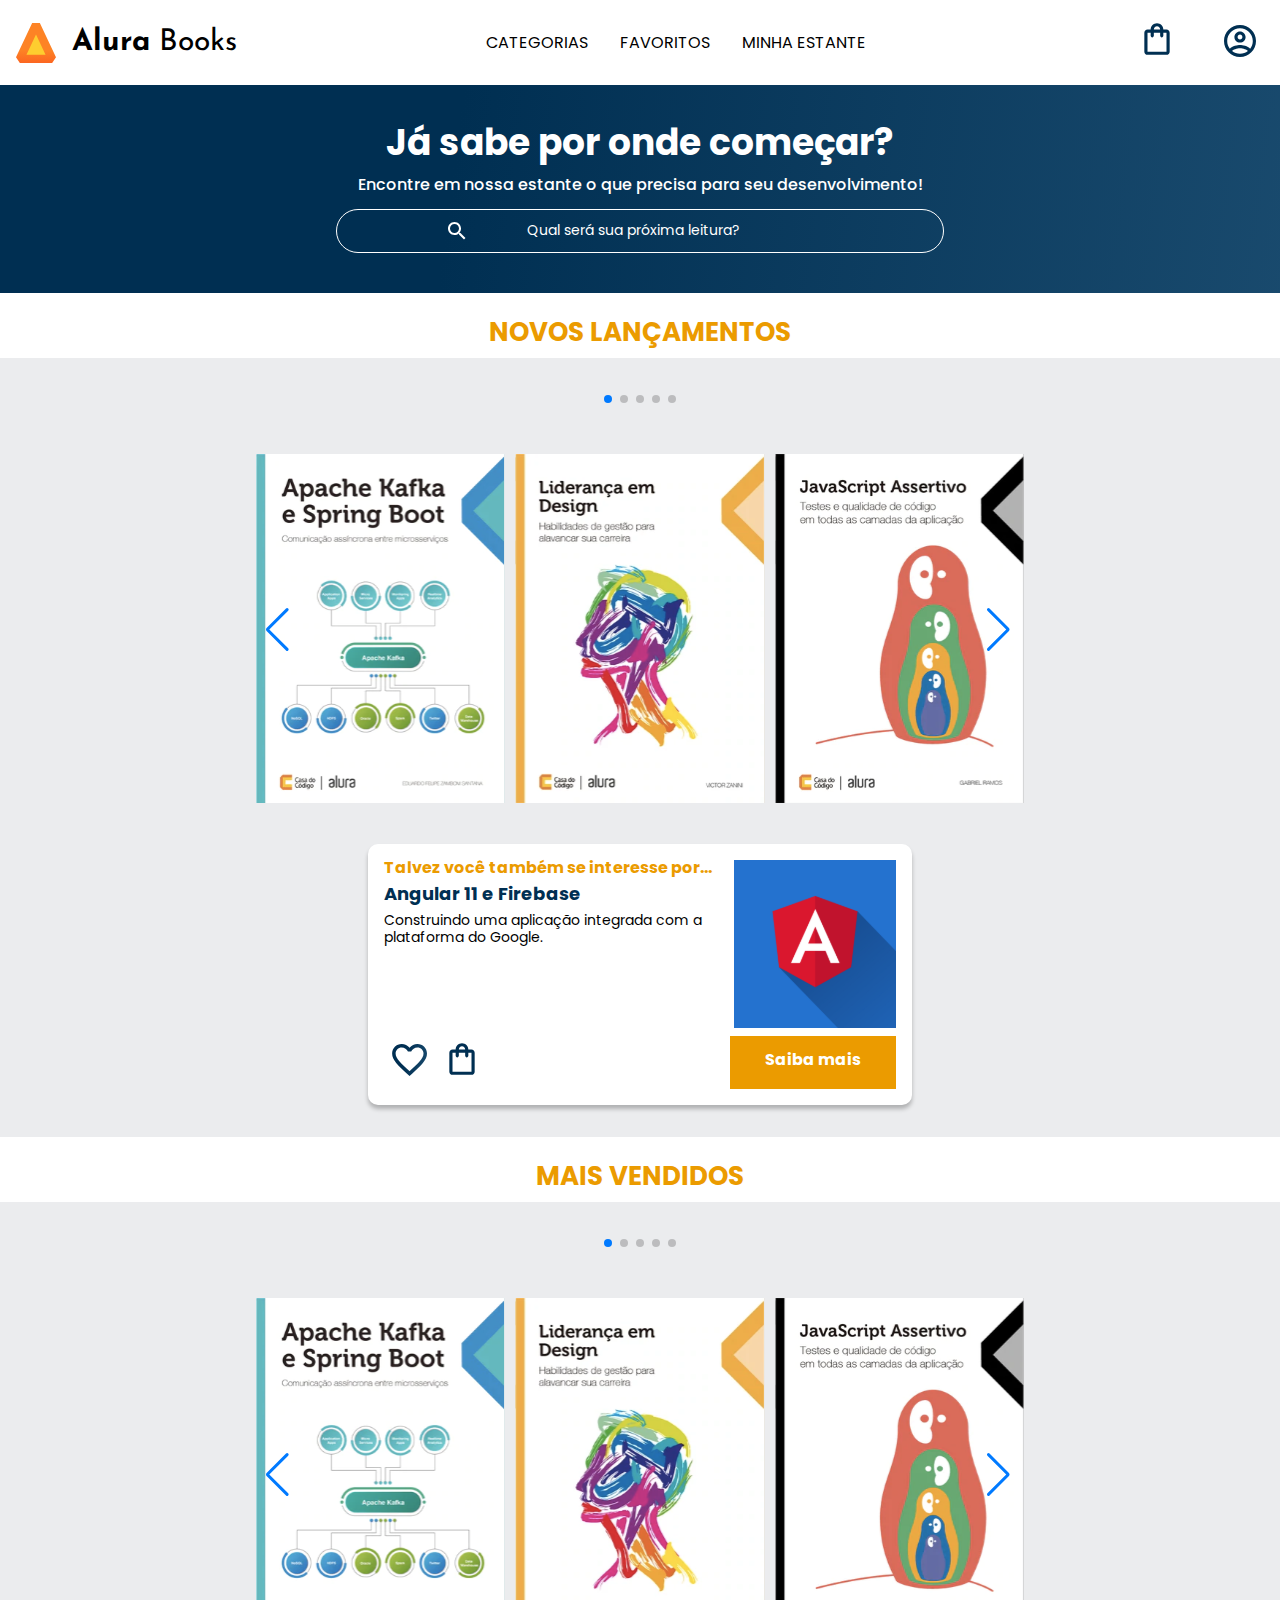
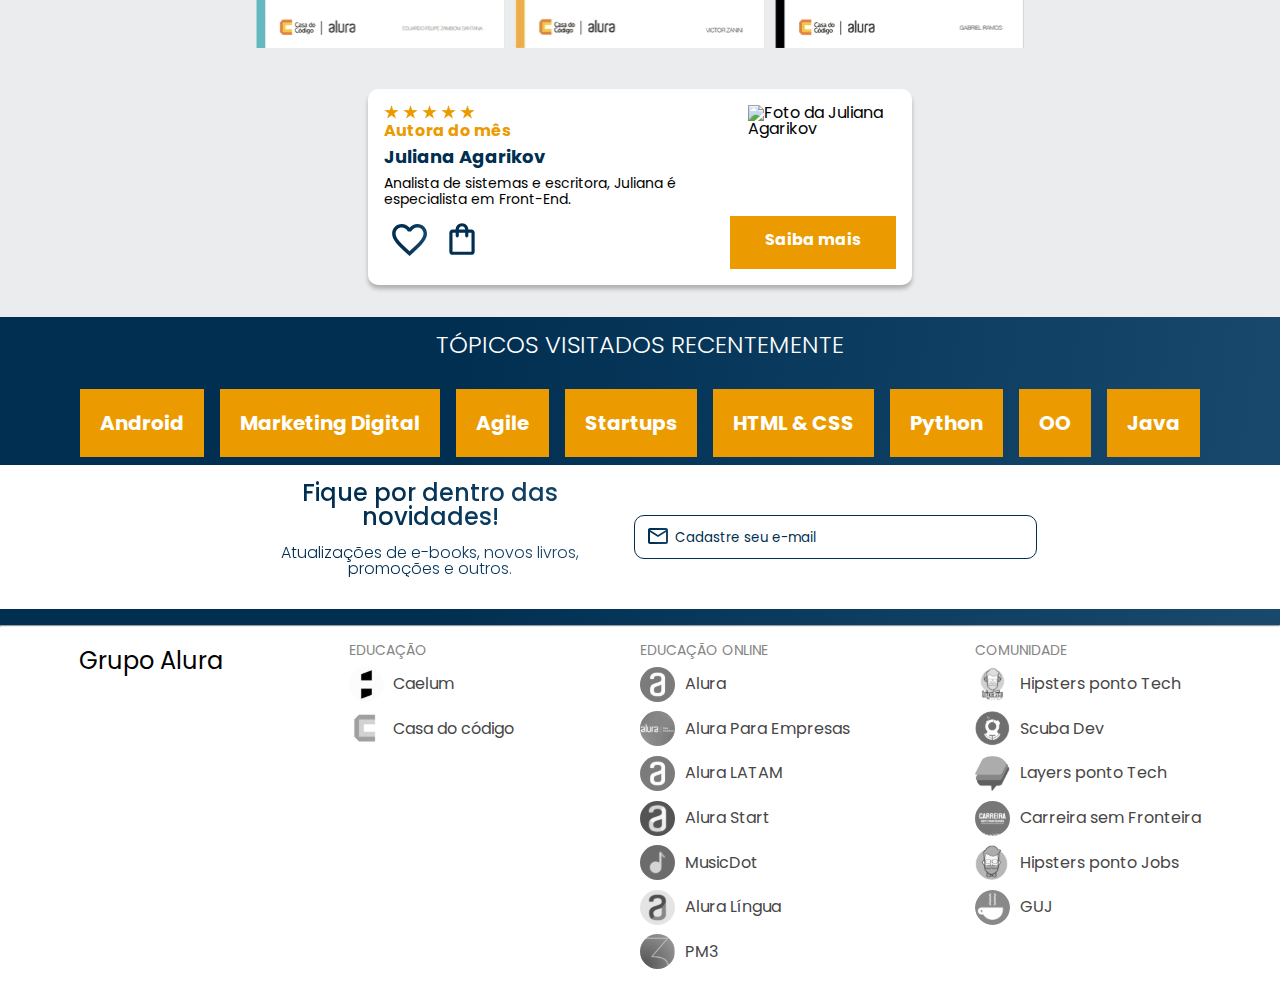
==== commit 265b0e30: "finalizando o header para desktop" ====
--- a/Prof Monica H/Mobile First/index.html
+++ b/Prof Monica H/Mobile First/index.html
@@ -60,11 +60,11 @@
             <a href="#">
                 <img src="img/Favoritos.svg" alt="Meus Favoritos" class="container__imagem container__imagem-transparente">
             </a>
-            <a href="#">
+            <a href="#" class="container__link">
                 <img src="img/Compras.svg" alt="Carrinho de Compras" class="container__imagem">
                 <p class="container__texto">Minha sacola</p>
             </a>
-            <a href="#">
+            <a href="#" class="container__link">
                 <img src="img/Usuário.svg" class="container__imagem" alt="Meu perfil">
                 <p class="container__texto">Meu perfil</p>
             </a>
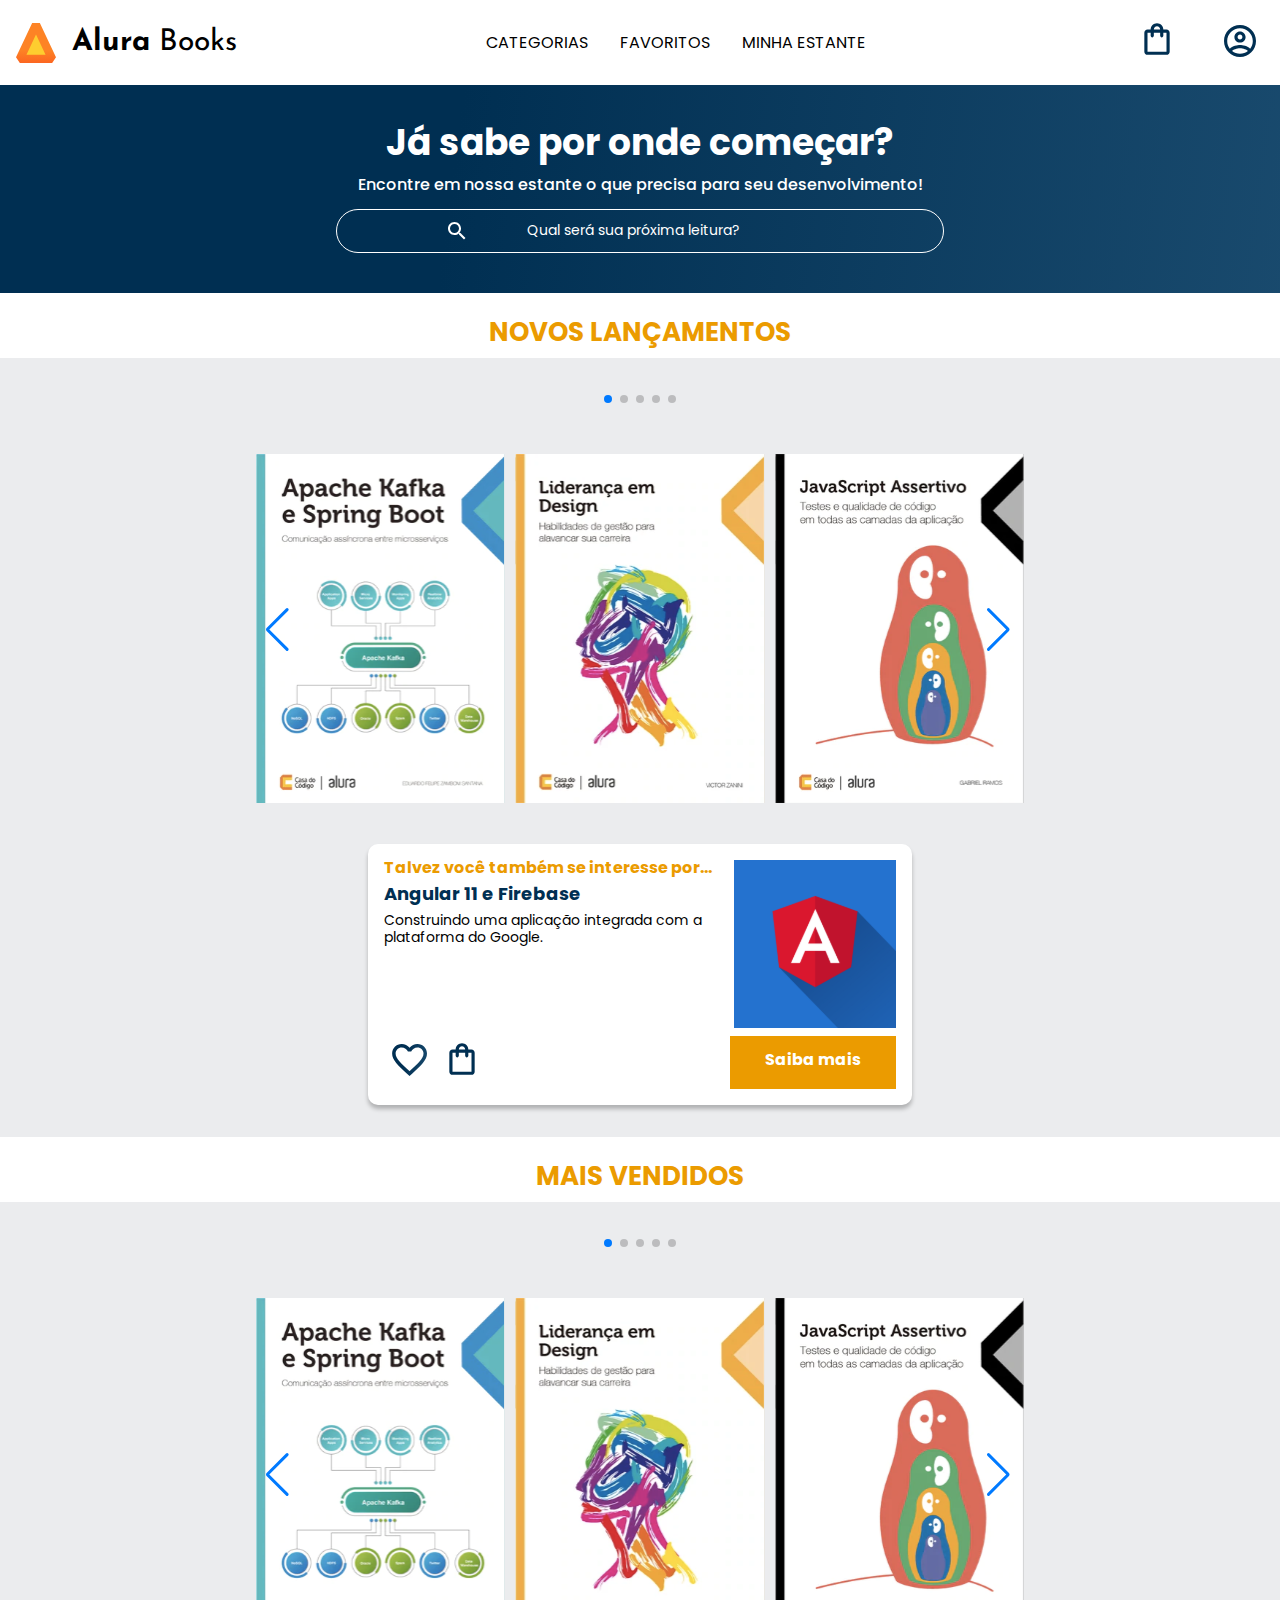
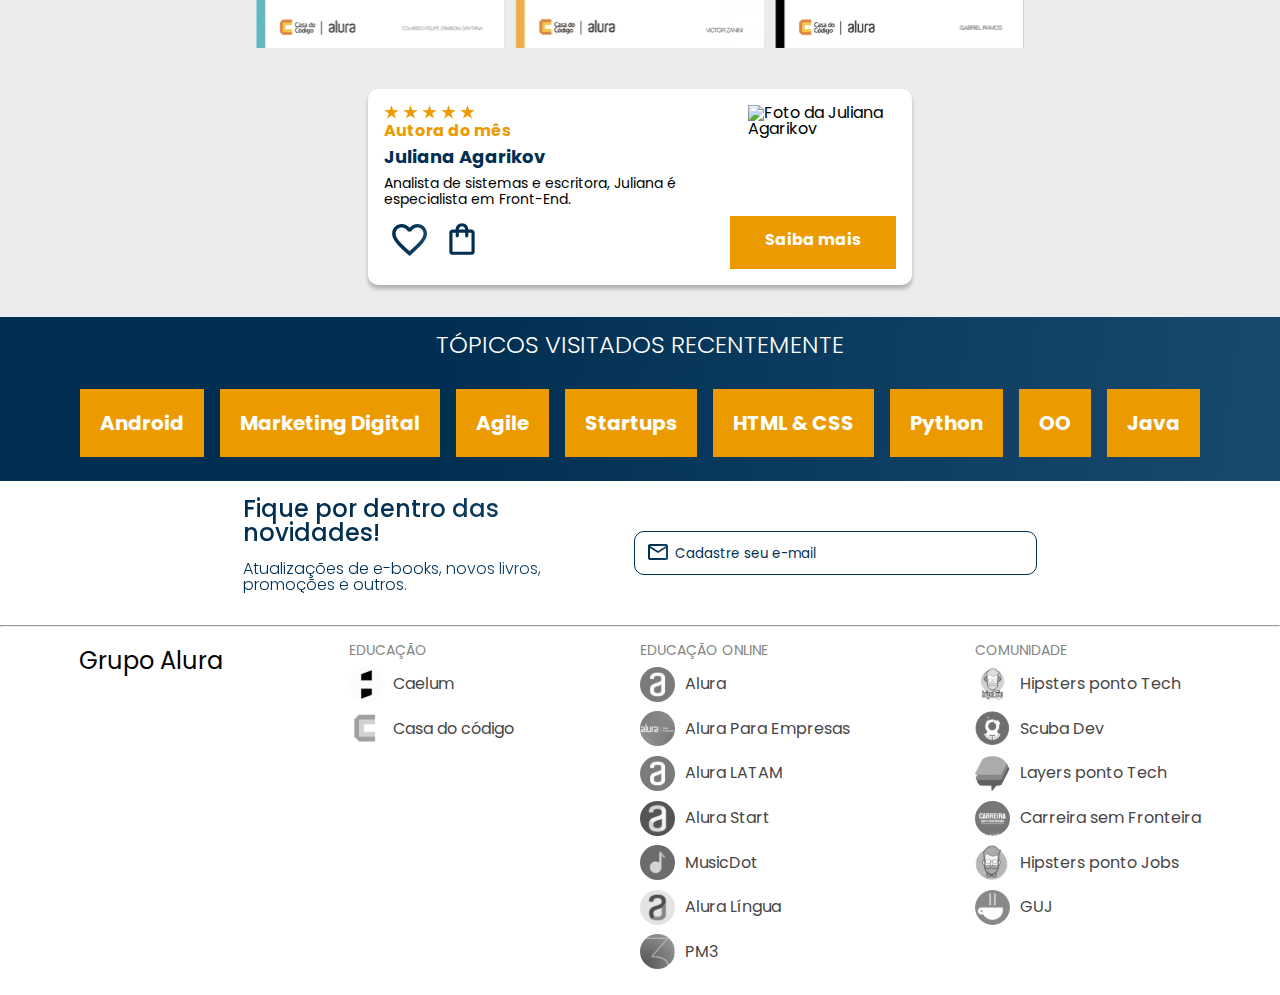
==== commit 44099d06: "problema com o menu hamburguer selecionado no media query celular" ====
--- a/Prof Monica H/Mobile First/index.html
+++ b/Prof Monica H/Mobile First/index.html
@@ -24,7 +24,7 @@
         <div class="container">
             <input type="checkbox" id="menu" class="container__botao">
             <!--  servirá para mudar a cor do botão após apertar -->
-            <label for="menu">
+            <label for="menu" class="container__rotulo">
                 <span class="cabecalho__menu-hamburguer container__imagem"></span>
             </label>
             <ul class="lista-menu">
@@ -80,95 +80,95 @@
     <section class="carrossel">
         <h2 class="carrossel__titulo">Novos lançamentos</h2>
 
-        <div class="swiper">
-
-            <div class="swiper-pagination"></div>
-
-            <div class="swiper-wrapper">
-                <!-- Slides -->
-                <div class="swiper-slide"><img src="img/ApacheKafka.svg" alt="Livro sobre apache Kafka e spring boot"></div>
-                <div class="swiper-slide"><img src="img/Liderança.svg" alt="Livro sobre liderança em design"></div>
-                <div class="swiper-slide"> <img src="img/Javascript.svg" alt="Livro sobre Javascript assertivo"></div>
-                <div class="swiper-slide"><img src="img/Guia Front-end.svg" alt="Livro Guia Front-End"></div>
-                <div class="swiper-slide"><img src="img/Portugol.svg" alt="Livro sobre Javascript assertivo"></div>
-                <div class="swiper-slide"><img src="img/Javascript.svg" alt="Livro sobre Portugol"></div>
-                <div class="swiper-slide"><img src="img/Acessibilidade.svg" alt="Livro sobre acessibilidade web"></div>
+        <div class="carrossel__container">
+            <div class="swiper">
+                <div class="swiper-pagination"></div>
+                <div class="swiper-wrapper">
+                    <!-- Slides -->
+                    <div class="swiper-slide"><img src="img/ApacheKafka.svg" alt="Livro sobre apache Kafka e spring boot"></div>
+                    <div class="swiper-slide"><img src="img/Liderança.svg" alt="Livro sobre liderança em design"></div>
+                    <div class="swiper-slide"> <img src="img/Javascript.svg" alt="Livro sobre Javascript assertivo"></div>
+                    <div class="swiper-slide"><img src="img/Guia Front-end.svg" alt="Livro Guia Front-End"></div>
+                    <div class="swiper-slide"><img src="img/Portugol.svg" alt="Livro sobre Javascript assertivo"></div>
+                    <div class="swiper-slide"><img src="img/Javascript.svg" alt="Livro sobre Portugol"></div>
+                    <div class="swiper-slide"><img src="img/Acessibilidade.svg" alt="Livro sobre acessibilidade web"></div>
+                </div>
+                <!-- If we need navigation buttons -->
+                <div class="swiper-button-prev"></div>
+                <div class="swiper-button-next"></div>
             </div>
-
-            <!-- If we need navigation buttons -->
-            <div class="swiper-button-prev"></div>
-            <div class="swiper-button-next"></div>
-        </div>
-
-        <div class="card">
-            <!-- 1ª Linha -->
-            <div class="card__descricao">
-                <!-- 1ª Coluna -->
-                <div class="descricao">
-                    <h3 class="descricao__titulo">Talvez você também se interesse por...</h3>
-                    <h2 class="descricao__titulo-livro">Angular 11 e Firebase</h2>
-                    <p class="descricao__texto">Construindo uma aplicação integrada com a plataforma do Google.</p>
-                </div>
-                <!-- 2ª Coluna -->
-                <img src="img/angular.svg" alt="Símbolo do Angular" class="descricao__imagem">
-            </div>
-            <!-- 2ª linha -->
-            <div class="card__botoes">
-                <!-- 1ª Coluna -->
-                <ul class="botoes">
-                    <li class="botoes__item"><img src="img/Favoritos.svg" alt="Favoritar livro"></li>
-                    <li class="botoes__item"><img src="img/Compras.svg" alt="Adicionar no carrinho"></li>
-                </ul>
-                <!-- 2ª Coluna -->
-                <a href="#" class="botoes__ancora">Saiba mais</a>
+            <div class="card">
+                <!-- 1ª Linha -->
+                <div class="card__descricao">
+                    <!-- 1ª Coluna -->
+                    <div class="descricao">
+                        <h3 class="descricao__titulo">Talvez você também se interesse por...</h3>
+                        <h2 class="descricao__titulo-livro">Angular 11 e Firebase</h2>
+                        <p class="descricao__texto">Construindo uma aplicação integrada com a plataforma do Google.</p>
+                    </div>
+                    <!-- 2ª Coluna -->
+                    <img src="img/angular.svg" alt="Símbolo do Angular" class="descricao__imagem">
+                </div>
+                <!-- 2ª linha -->
+                <div class="card__botoes">
+                    <!-- 1ª Coluna -->
+                    <ul class="botoes">
+                        <li class="botoes__item"><img src="img/Favoritos.svg" alt="Favoritar livro"></li>
+                        <li class="botoes__item"><img src="img/Compras.svg" alt="Adicionar no carrinho"></li>
+                    </ul>
+                    <!-- 2ª Coluna -->
+                    <a href="#" class="botoes__ancora">Saiba mais</a>
+                </div>
             </div>
         </div>
     </section>
     <section class="carrossel">
         <h2 class="carrossel__titulo">Mais vendidos</h2>
-        <div class="swiper">
-            <div class="swiper-pagination"></div>
-            <div class="swiper-wrapper">
-                <!-- Slides -->
-                <div class="swiper-slide"><img src="img/ApacheKafka.svg" alt="Livro sobre apache Kafka e spring boot"></div>
-                <div class="swiper-slide"><img src="img/Liderança.svg" alt="Livro sobre liderança em design"></div>
-                <div class="swiper-slide"><img src="img/Javascript.svg" alt="Livro sobre Javascript assertivo"></div>
-                <div class="swiper-slide"><img src="img/Guia Front-end.svg" alt="Livro Guia Front-End"></div>
-                <div class="swiper-slide"><img src="img/Portugol.svg" alt="Livro sobre Javascript assertivo"></div>
-                <div class="swiper-slide"><img src="img/Javascript.svg" alt="Livro sobre Portugol"></div>
-                <div class="swiper-slide"><img src="img/Acessibilidade.svg" alt="Livro sobre acessibilidade web"></div>
+        <div class="carrossel__container">
+            <div class="swiper">
+                <div class="swiper-pagination"></div>
+                <div class="swiper-wrapper">
+                    <!-- Slides -->
+                    <div class="swiper-slide"><img src="img/ApacheKafka.svg" alt="Livro sobre apache Kafka e spring boot"></div>
+                    <div class="swiper-slide"><img src="img/Liderança.svg" alt="Livro sobre liderança em design"></div>
+                    <div class="swiper-slide"><img src="img/Javascript.svg" alt="Livro sobre Javascript assertivo"></div>
+                    <div class="swiper-slide"><img src="img/Guia Front-end.svg" alt="Livro Guia Front-End"></div>
+                    <div class="swiper-slide"><img src="img/Portugol.svg" alt="Livro sobre Javascript assertivo"></div>
+                    <div class="swiper-slide"><img src="img/Javascript.svg" alt="Livro sobre Portugol"></div>
+                    <div class="swiper-slide"><img src="img/Acessibilidade.svg" alt="Livro sobre acessibilidade web"></div>
+                </div>
+
+                <!-- If we need navigation buttons -->
+                <div class="swiper-button-prev"></div>
+                <div class="swiper-button-next"></div>
             </div>
 
-            <!-- If we need navigation buttons -->
-            <div class="swiper-button-prev"></div>
-            <div class="swiper-button-next"></div>
-        </div>
-
-        <div class="card">
+            <div class="card">
             <!-- 1ª Linha -->
-            <div class="card__descricao">
-                <!-- 1ª Coluna -->
-                <div class="descricao">
-                    <img src="img/Estrelinhas.png" alt="">
-                    <h3 class="descricao__titulo">Autora do mês</h3>
-                    <h2 class="descricao__titulo-livro">Juliana Agarikov</h2>
-                    <p class="descricao__texto">Analista de sistemas e escritora, Juliana é especialista em Front-End.
-                    </p>
-                </div>
-                <!-- 2ª Coluna -->
-                <img src="img/juliana.svg" alt="Foto da Juliana Agarikov" class="descricao__imagem">
-            </div>
+                <div class="card__descricao">
+                    <!-- 1ª Coluna -->
+                    <div class="descricao">
+                        <img src="img/Estrelinhas.png" alt="">
+                        <h3 class="descricao__titulo">Autora do mês</h3>
+                        <h2 class="descricao__titulo-livro">Juliana Agarikov</h2>
+                        <p class="descricao__texto">Analista de sistemas e escritora, Juliana é especialista em Front-End.
+                        </p>
+                    </div>
+                    <!-- 2ª Coluna -->
+                    <img src="img/juliana.svg" alt="Foto da Juliana Agarikov" class="descricao__imagem">
+                </div>
 
 
             <!-- 2ª linha -->
-            <div class="card__botoes">
-                <!-- 1ª Coluna -->
-                <ul class="botoes">
-                    <li class="botoes__item"><img src="img/Favoritos.svg" alt="Favoritar livro"></li>
-                    <li class="botoes__item"><img src="img/Compras.svg" alt="Adicionar no carrinho"></li>
-                </ul>
-                <!-- 2ª Coluna -->
-                <a href="#" class="botoes__ancora">Saiba mais</a>
+                <div class="card__botoes">
+                    <!-- 1ª Coluna -->
+                    <ul class="botoes">
+                        <li class="botoes__item"><img src="img/Favoritos.svg" alt="Favoritar livro"></li>
+                        <li class="botoes__item"><img src="img/Compras.svg" alt="Adicionar no carrinho"></li>
+                    </ul>
+                    <!-- 2ª Coluna -->
+                    <a href="#" class="botoes__ancora">Saiba mais</a>
+                </div>
             </div>
         </div>
     </section>
@@ -184,14 +184,16 @@
             <li class="topicos__item"><a href="#" class="topicos__link">OO</a></li>
             <li class="topicos__item"><a href="#" class="topicos__link">Java</a></li>
         </ul>
-        <section class="contato">
-            <div class="contato__descricao">
-            <h2 class="contato__titulo">Fique por dentro das novidades!</h2>
-            <p class="contato__texto">Atualizações de e-books, novos livros, promoções e outros.</p>
-            </div>
-            <input type="email" name="" id="" placeholder="Cadastre seu e-mail" class="contato__email">
-        </section>
-    </section>
+    </section>
+
+    <section class="contato">
+        <div class="contato__descricao">
+        <h2 class="contato__titulo">Fique por dentro das novidades!</h2>
+        <p class="contato__texto">Atualizações de e-books, novos livros, promoções e outros.</p>
+        </div>
+        <input type="email" name="" id="" placeholder="Cadastre seu e-mail" class="contato__email">
+    </section>
+    
 
     <hr /> <!-- serve para quebrar. cria uma linha -->
 
